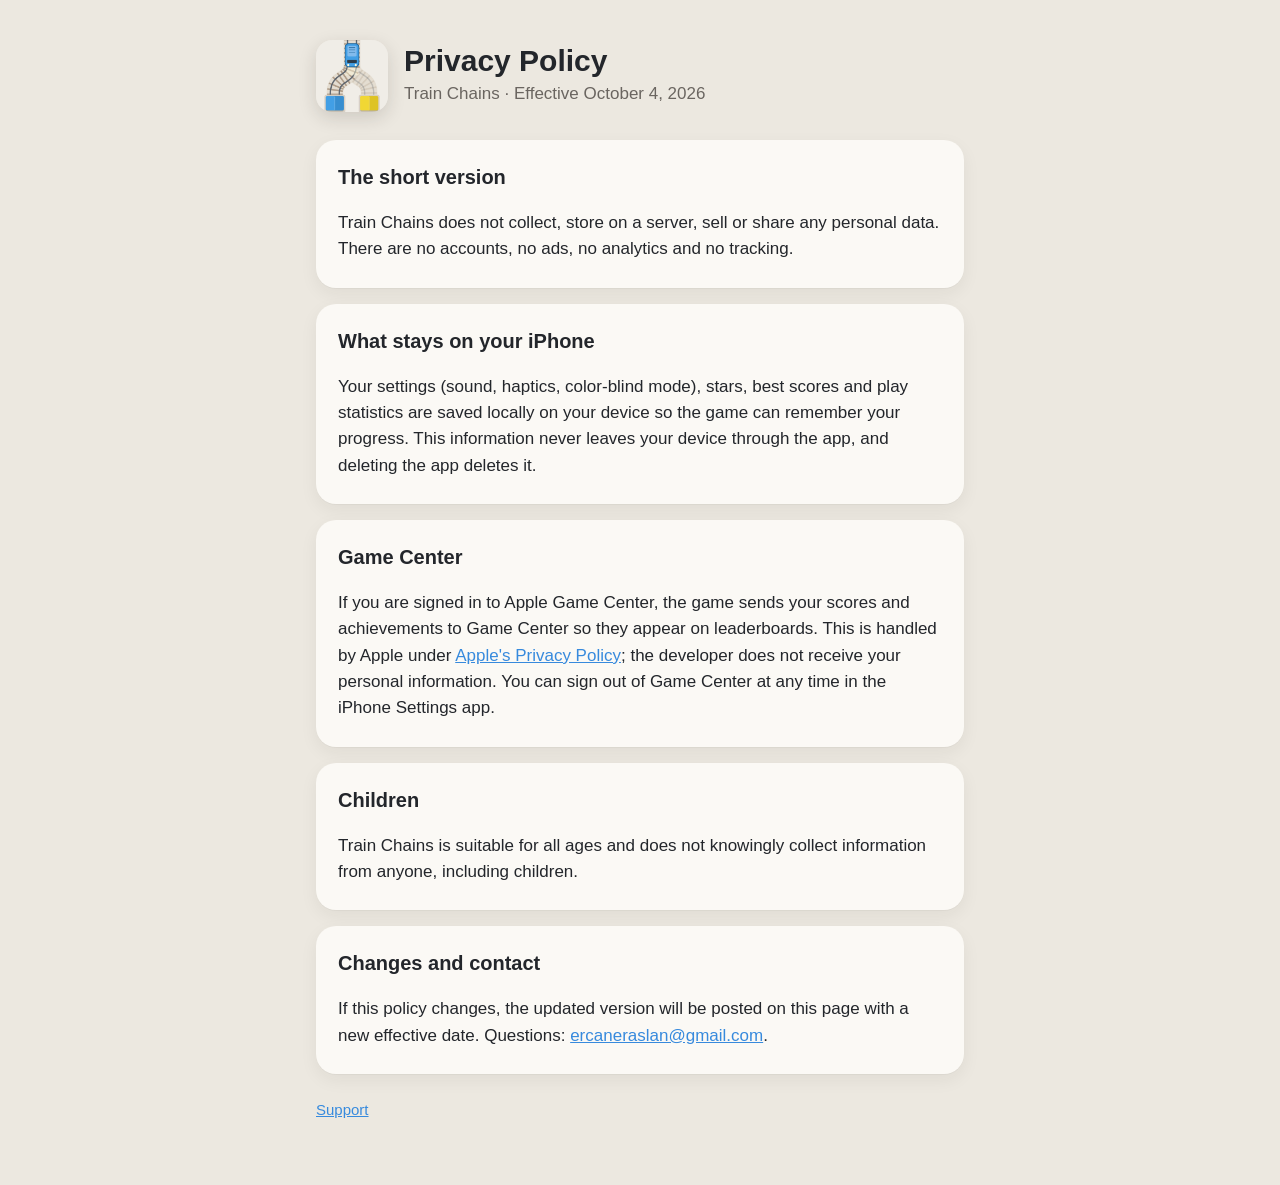
==== privacy.html @ 2b3a77cd "Update site Co-Authored-By: Claude Opus 5.5 <noreply@anthropic.com>" ====
<!doctype html>
<html lang="en">
<head>
<meta charset="utf-8">
<meta name="viewport" content="width=device-width, initial-scale=1">
<title>Train Chains – Privacy Policy</title>
<link rel="stylesheet" href="style.css">
</head>
<body>
<main>
  <header>
    <img src="icon.png" alt="Train Chains app icon">
    <div>
      <h1>Privacy Policy</h1>
      <p>Train Chains · Effective October 4, 2026</p>
    </div>
  </header>

  <section class="card">
    <h2>The short version</h2>
    <p>Train Chains does not collect, store on a server, sell or share any personal data. There are no accounts, no ads, no analytics and no tracking.</p>
  </section>

  <section class="card">
    <h2>What stays on your iPhone</h2>
    <p>Your settings (sound, haptics, color-blind mode), stars, best scores and play statistics are saved locally on your device so the game can remember your progress. This information never leaves your device through the app, and deleting the app deletes it.</p>
  </section>

  <section class="card">
    <h2>Game Center</h2>
    <p>If you are signed in to Apple Game Center, the game sends your scores and achievements to Game Center so they appear on leaderboards. This is handled by Apple under <a href="https://www.apple.com/legal/privacy/">Apple's Privacy Policy</a>; the developer does not receive your personal information. You can sign out of Game Center at any time in the iPhone Settings app.</p>
  </section>

  <section class="card">
    <h2>Children</h2>
    <p>Train Chains is suitable for all ages and does not knowingly collect information from anyone, including children.</p>
  </section>

  <section class="card">
    <h2>Changes and contact</h2>
    <p>If this policy changes, the updated version will be posted on this page with a new effective date. Questions: <a href="mailto:ercaneraslan@gmail.com">ercaneraslan@gmail.com</a>.</p>
  </section>

  <nav>
    <a href="index.html">Support</a>
  </nav>
</main>
</body>
</html>
---- style.css ----
:root {
  --bg: #ECE8E0;
  --card: #FBF9F5;
  --ink: #23262B;
  --muted: #6A6560;
  --line: #E2DBCF;
  --blue: #378ADD;
  --font: ui-rounded, "SF Pro Rounded", -apple-system, BlinkMacSystemFont, "Helvetica Neue", Arial, sans-serif;
}
@media (prefers-color-scheme: dark) {
  :root { --bg: #1C1D20; --card: #26282C; --ink: #F1EEE8; --muted: #A8A39B; --line: #34363B; --blue: #6AAAF0; }
}
* { box-sizing: border-box; }
body { margin: 0; background: var(--bg); color: var(--ink); font: 17px/1.55 var(--font); -webkit-text-size-adjust: 100%; }
main { max-width: 680px; margin: 0 auto; padding: 40px 16px 64px; }
header { display: flex; align-items: center; gap: 16px; margin-bottom: 28px; }
header img { width: 72px; height: 72px; border-radius: 16px; box-shadow: 0 6px 18px rgba(40, 32, 24, 0.15); }
header h1 { margin: 0; font-size: 30px; line-height: 1.1; }
header p { margin: 4px 0 0; color: var(--muted); }
.card { background: var(--card); border-radius: 20px; padding: 22px 22px 8px; margin-bottom: 16px; box-shadow: 0 1px 0 rgba(0, 0, 0, 0.03), 0 6px 18px rgba(40, 32, 24, 0.06); }
h2 { margin: 0 0 10px; font-size: 20px; }
p, li { color: var(--ink); }
ul { padding-left: 22px; }
a { color: var(--blue); }
nav { display: flex; gap: 18px; margin-top: 24px; color: var(--muted); font-size: 15px; }
.muted { color: var(--muted); font-size: 15px; }
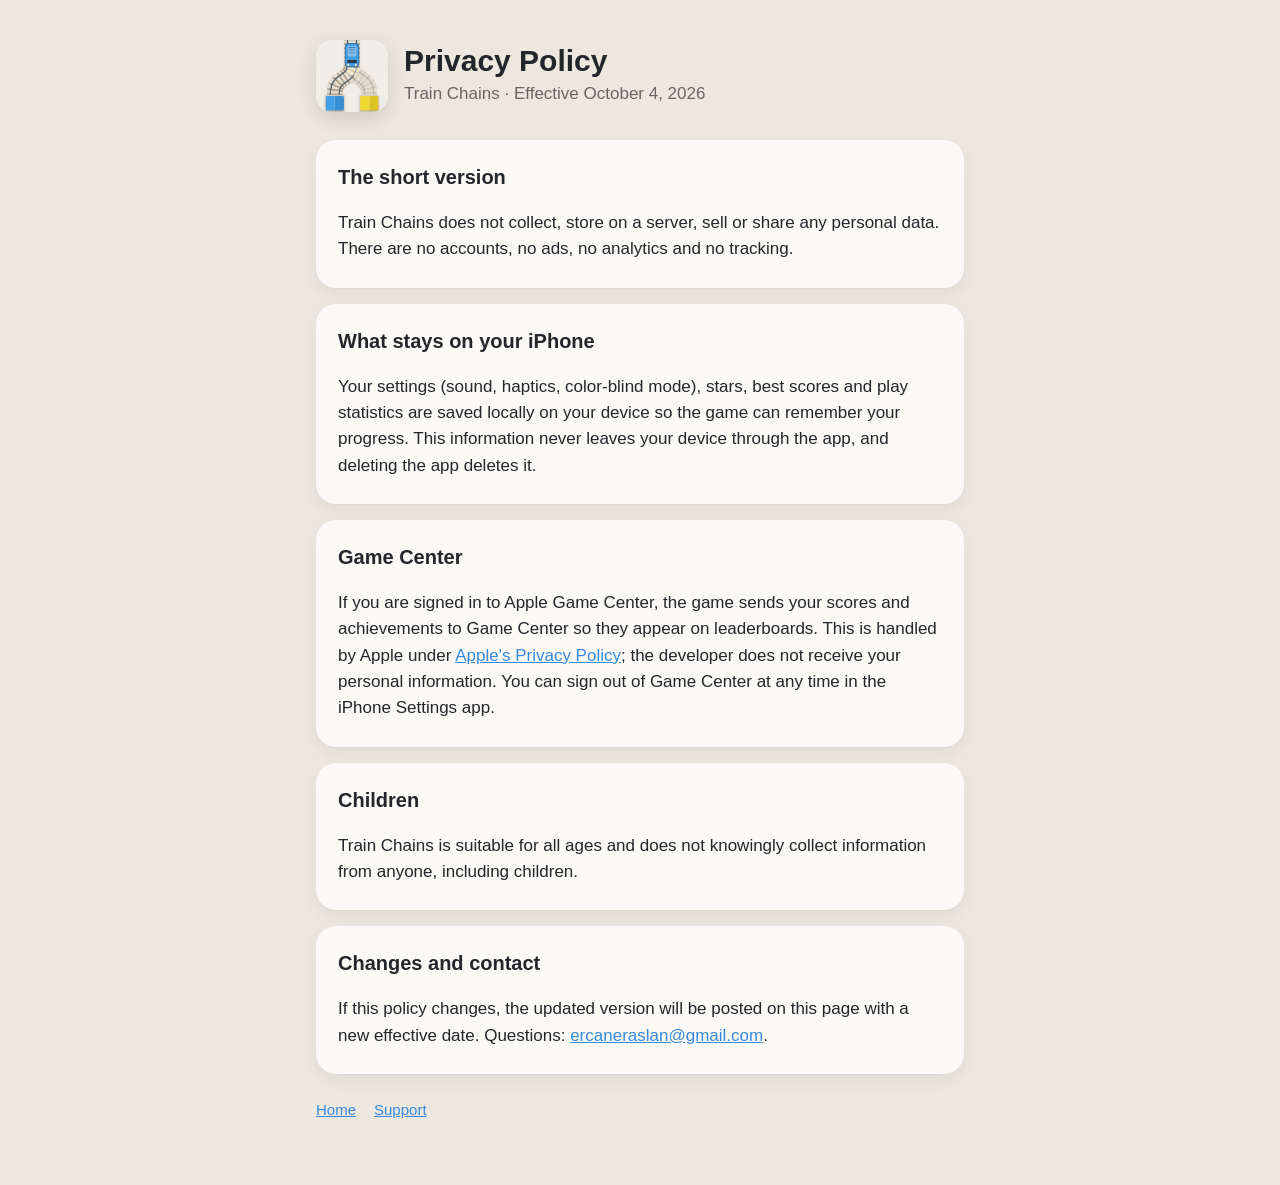
==== commit 9c7862a6: "Update site Co-Authored-By: Claude Opus 5.5 <noreply@anthropic.com>" ====
--- a/privacy.html
+++ b/privacy.html
@@ -42,7 +42,8 @@
   </section>
 
   <nav>
-    <a href="index.html">Support</a>
+    <a href="./">Home</a>
+    <a href="support.html">Support</a>
   </nav>
 </main>
 </body>
--- a/style.css
+++ b/style.css
@@ -24,3 +24,8 @@
 a { color: var(--blue); }
 nav { display: flex; gap: 18px; margin-top: 24px; color: var(--muted); font-size: 15px; }
 .muted { color: var(--muted); font-size: 15px; }
+.home main { max-width: 420px; text-align: center; }
+.store-link { display: block; text-decoration: none; }
+.store-link img { display: block; width: 100%; height: auto; border-radius: 28px; box-shadow: 0 10px 30px rgba(40, 32, 24, 0.18); }
+.store-button { display: inline-block; margin-top: 22px; padding: 12px 26px; border-radius: 999px; background: var(--ink); color: var(--bg); font-weight: 600; }
+.home nav { justify-content: center; }
